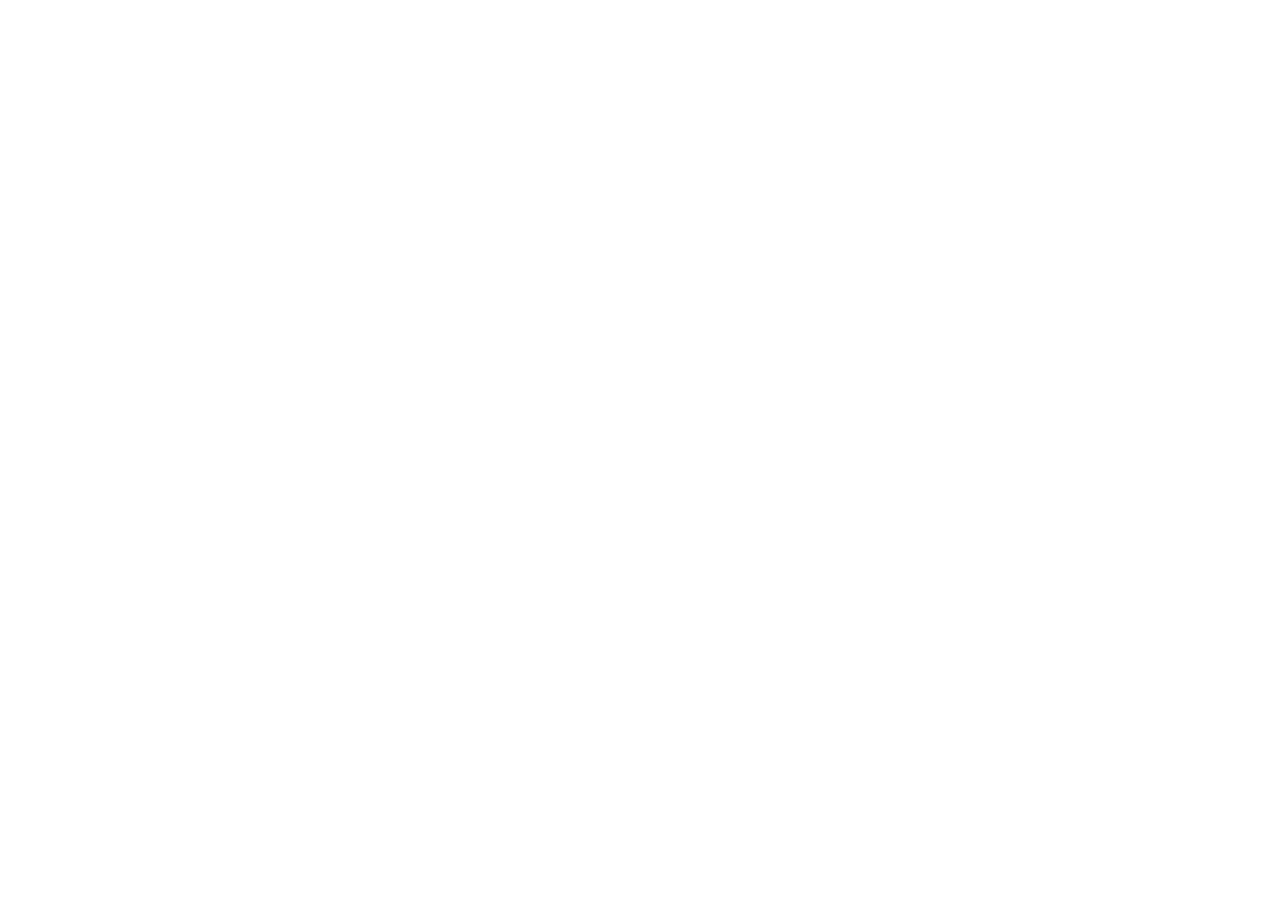
==== index.html @ 39508e91 "Add files via upload" ====
<!doctype html>
<html lang="nl">
  <head>
    <meta charset="UTF-8" />
    <meta name="viewport" content="width=device-width, initial-scale=1.0, viewport-fit=cover" />
    <meta name="theme-color" content="#0f172a" />
    <meta name="apple-mobile-web-app-capable" content="yes" />
    <meta name="apple-mobile-web-app-status-bar-style" content="black-translucent" />
    <meta name="apple-mobile-web-app-title" content="Ironman Planner" />
    <link rel="manifest" href="/manifest.webmanifest" />
    <link rel="apple-touch-icon" href="/icon-192.png" />
    <title>Ironman Hamburg Planner</title>
  </head>
  <body>
    <div id="root"></div>
    <script type="module" src="/src/main.jsx"></script>
  </body>
</html>
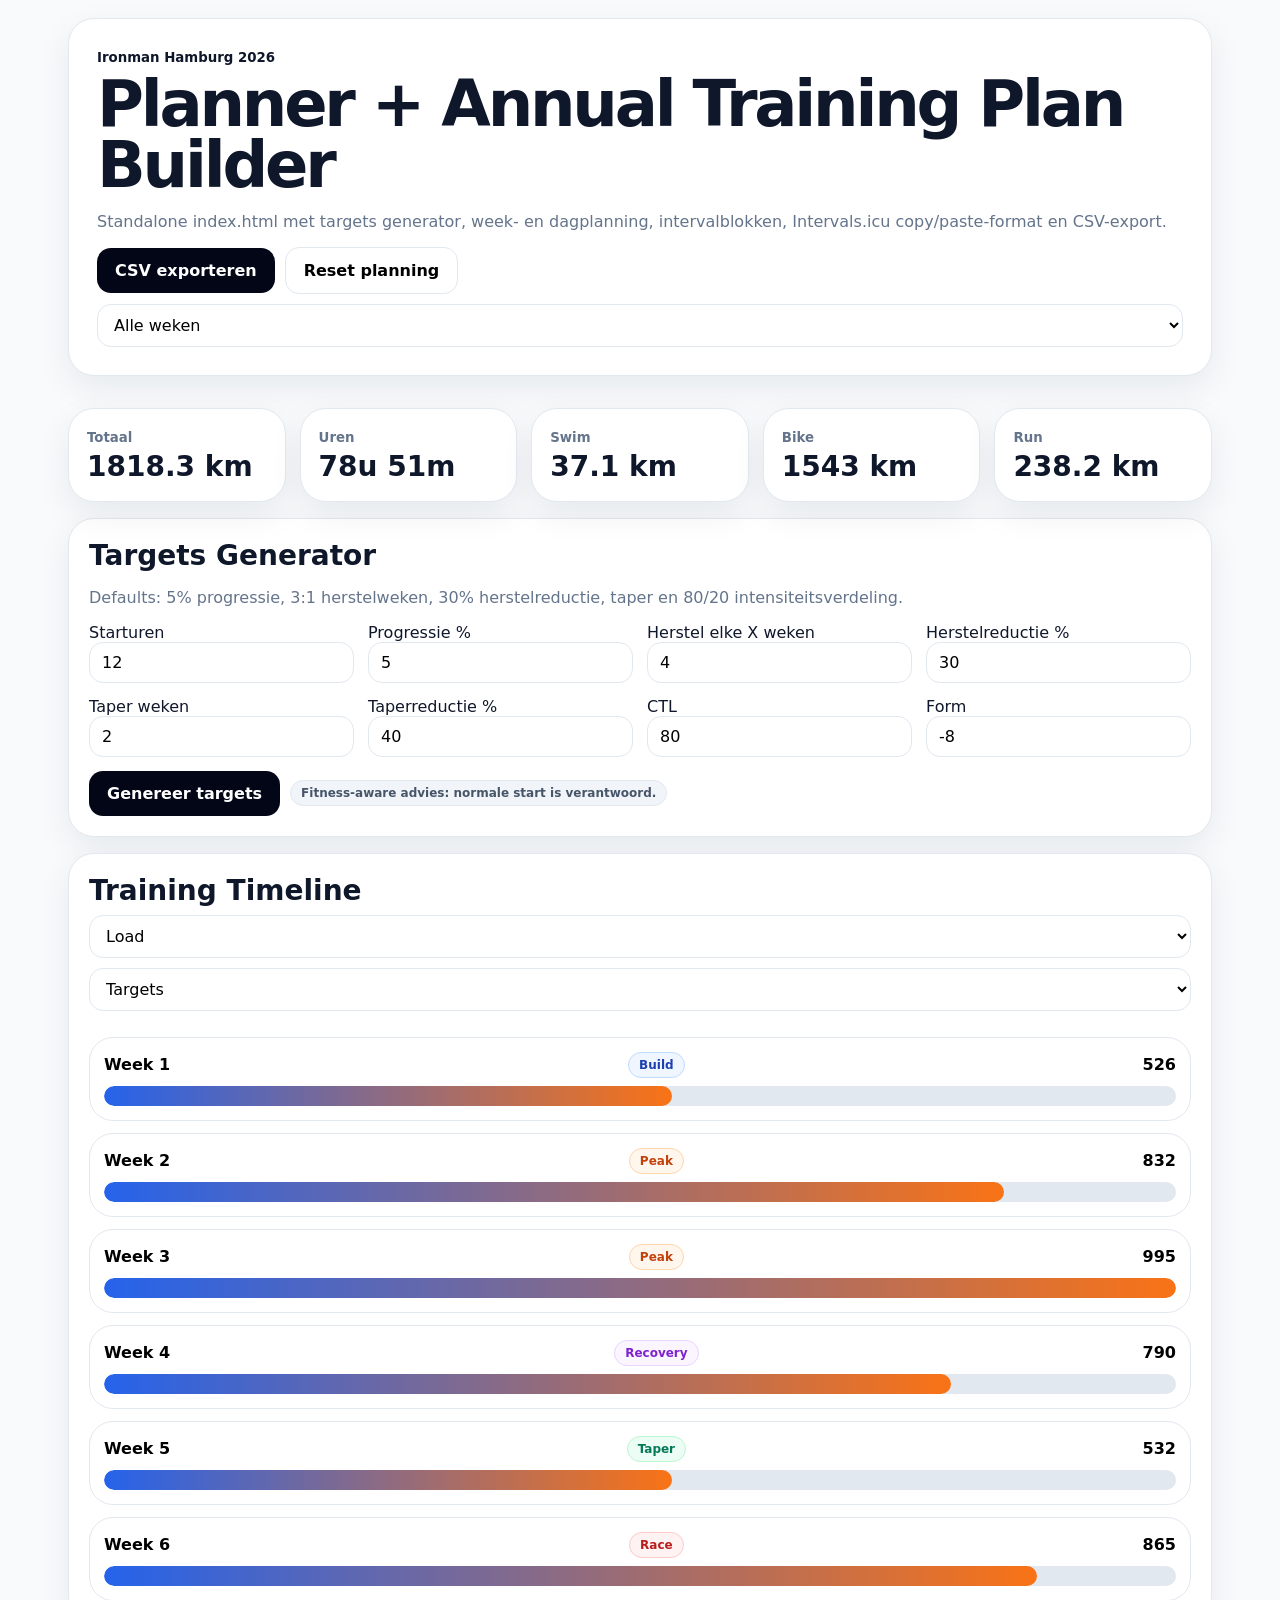
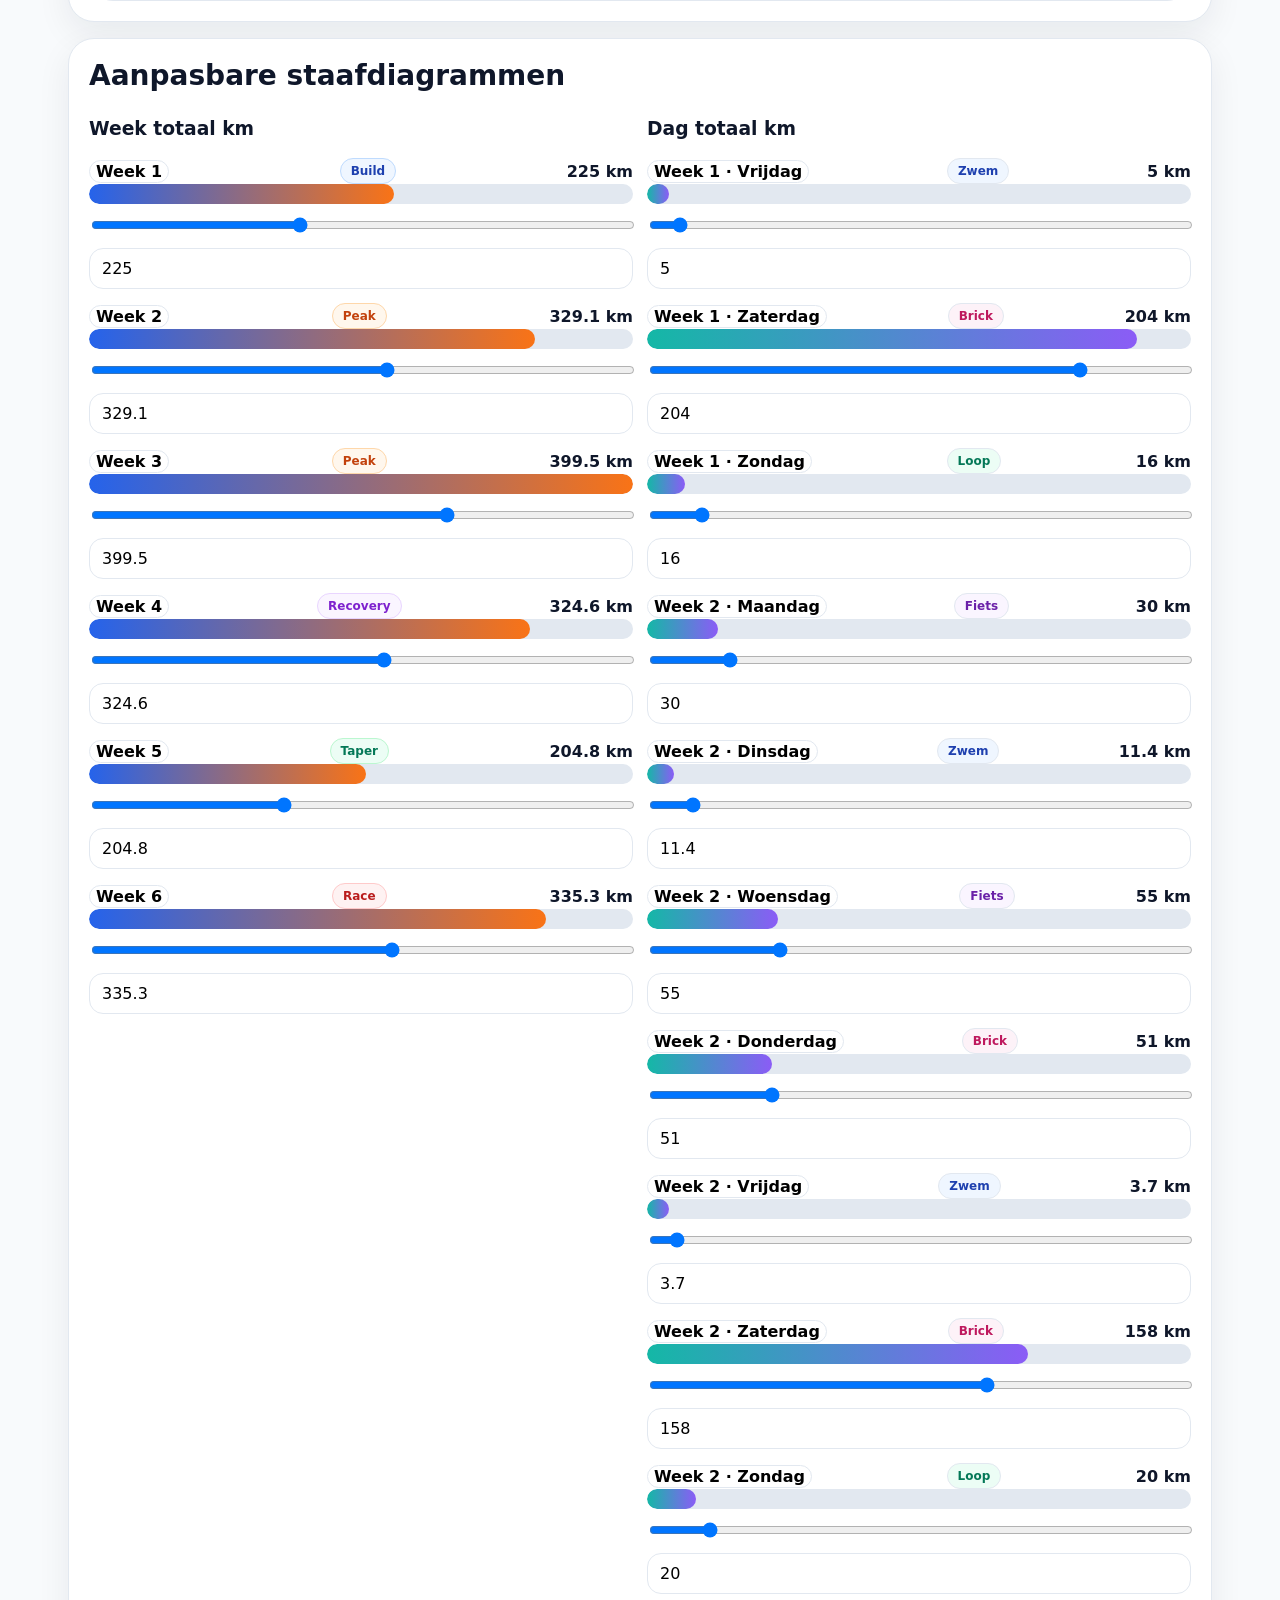
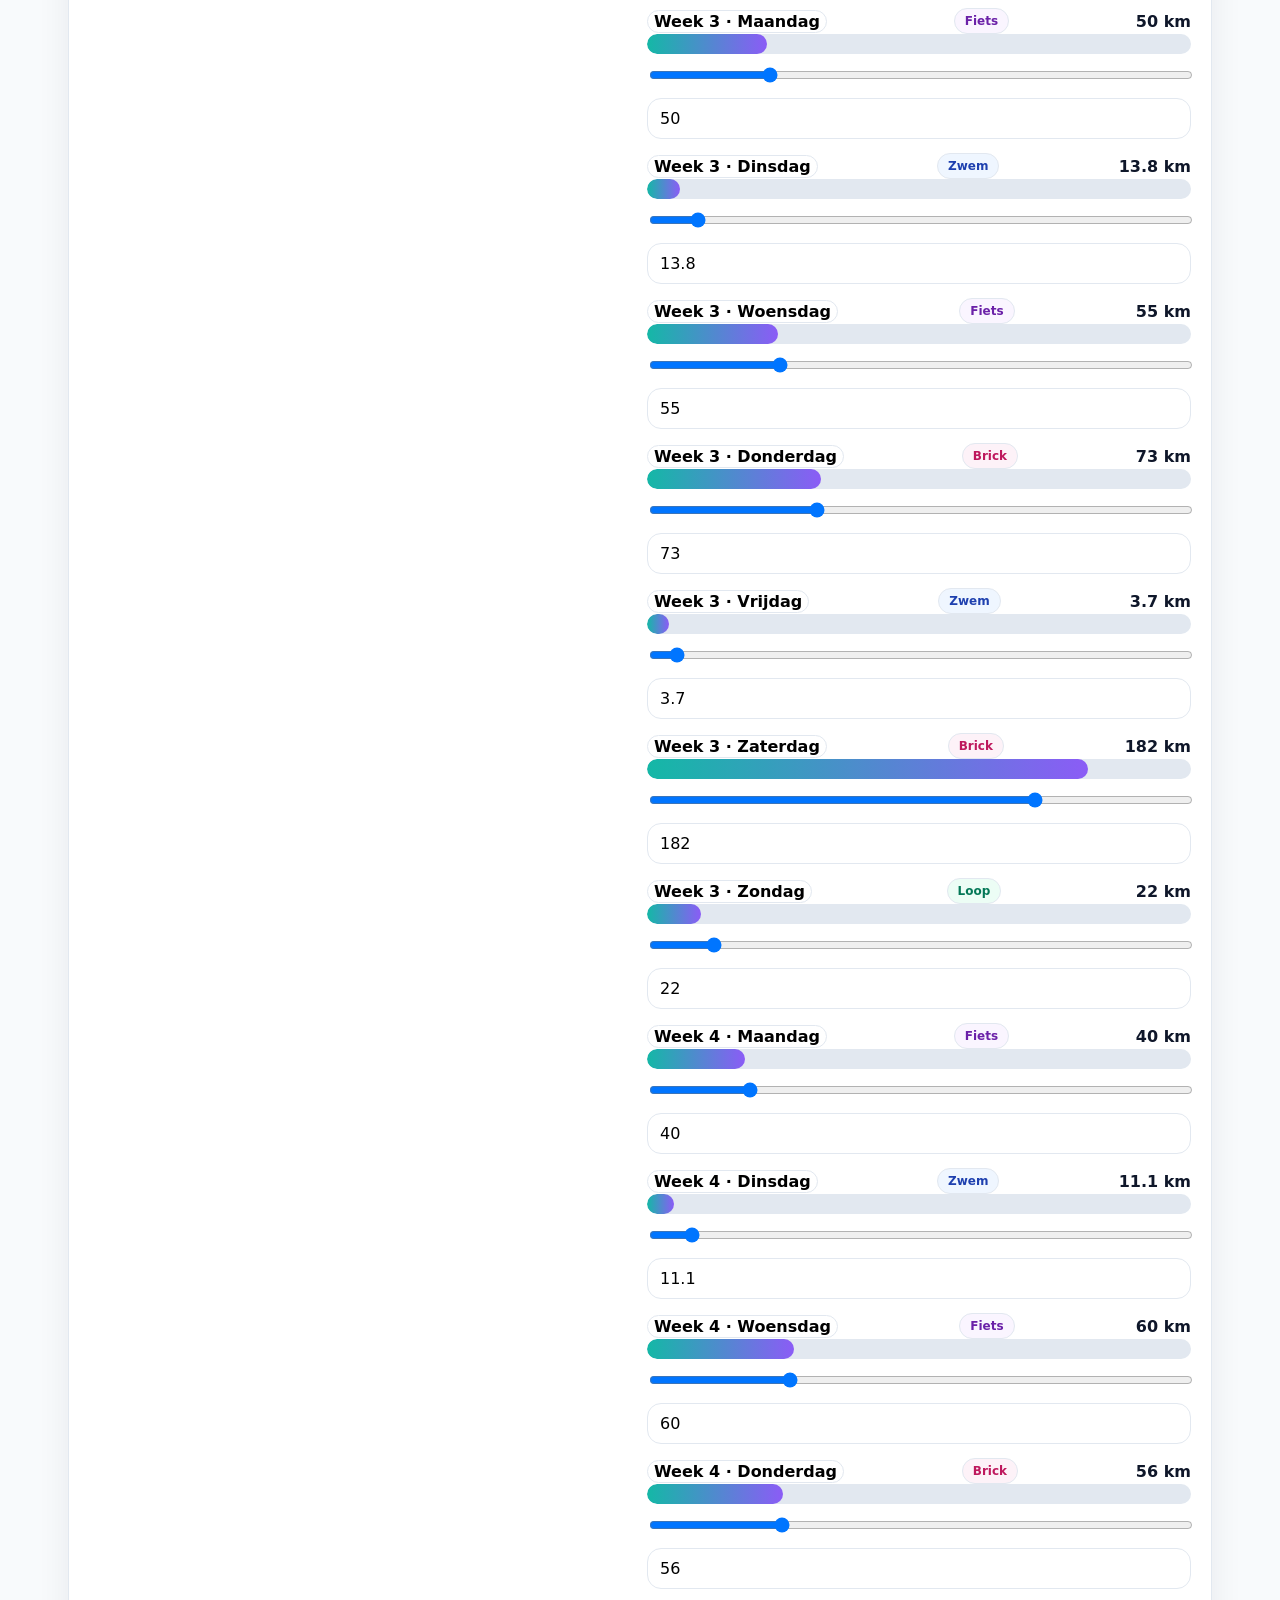
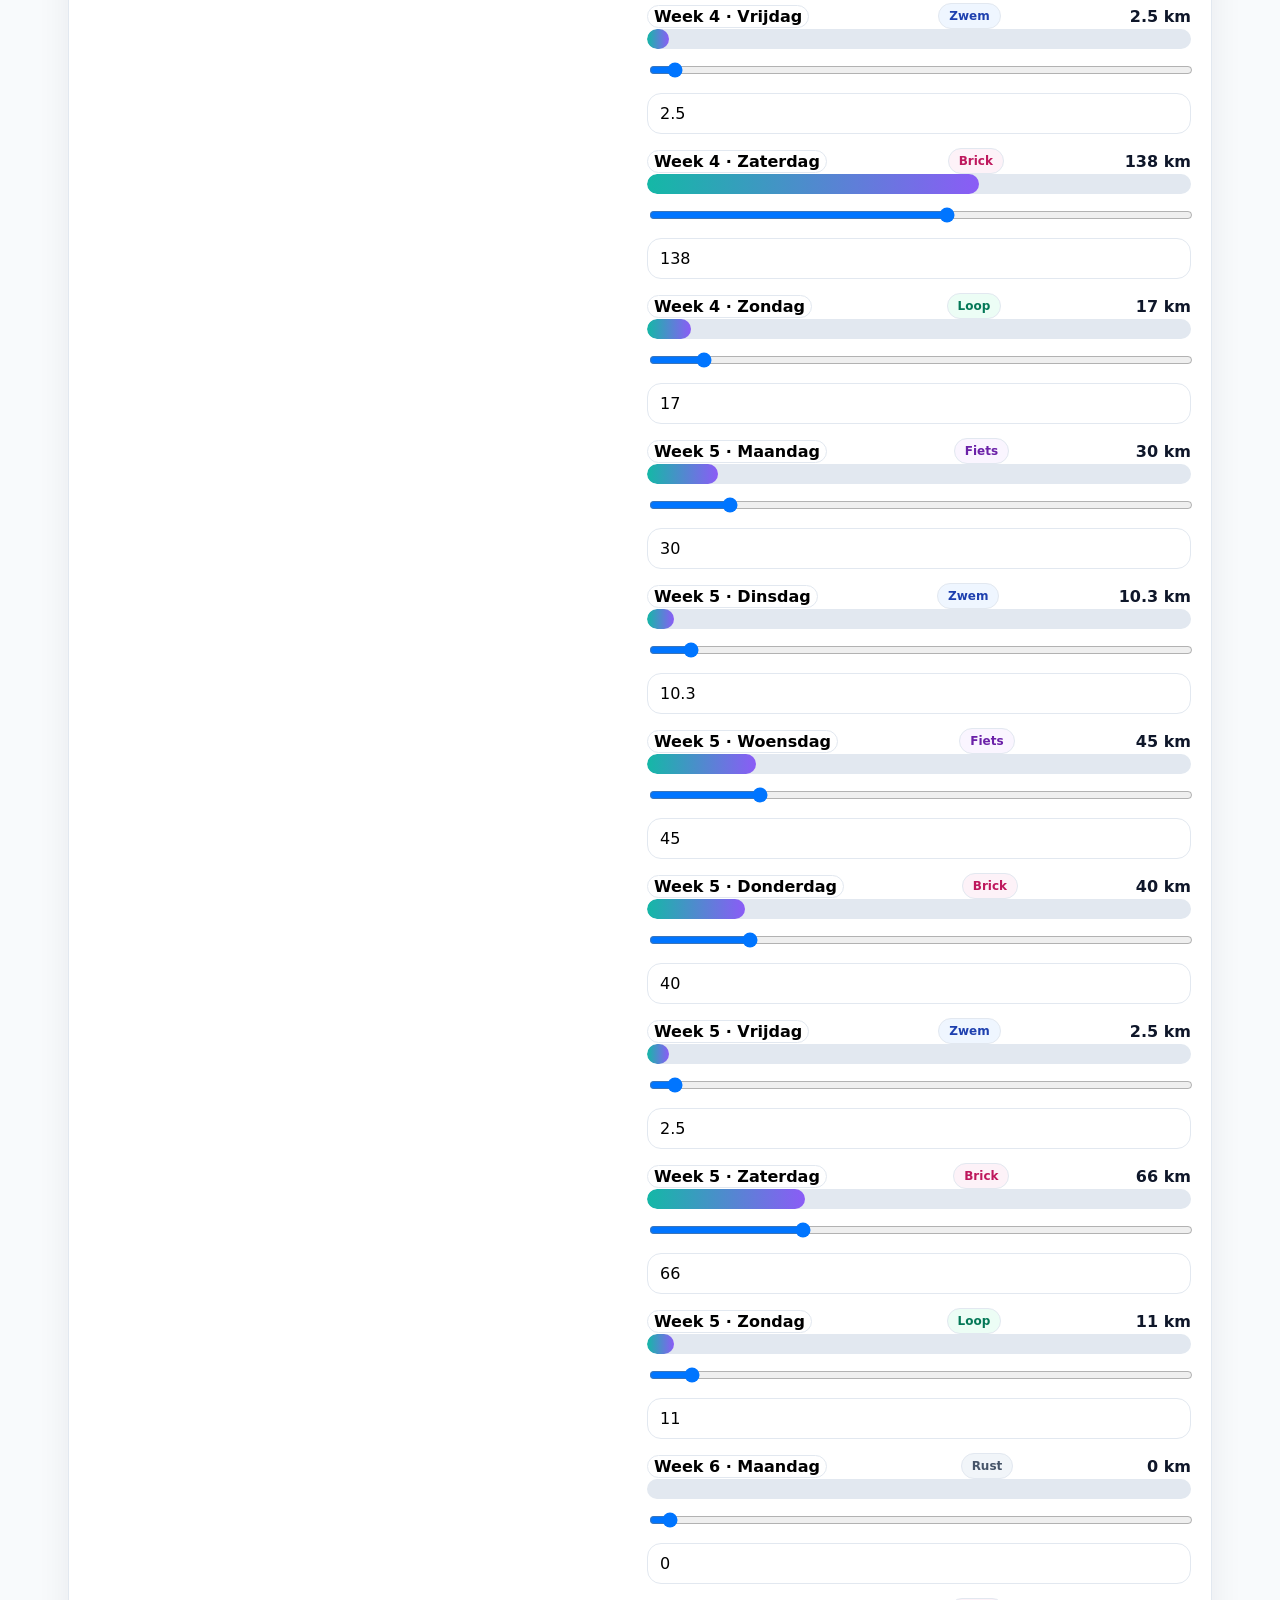
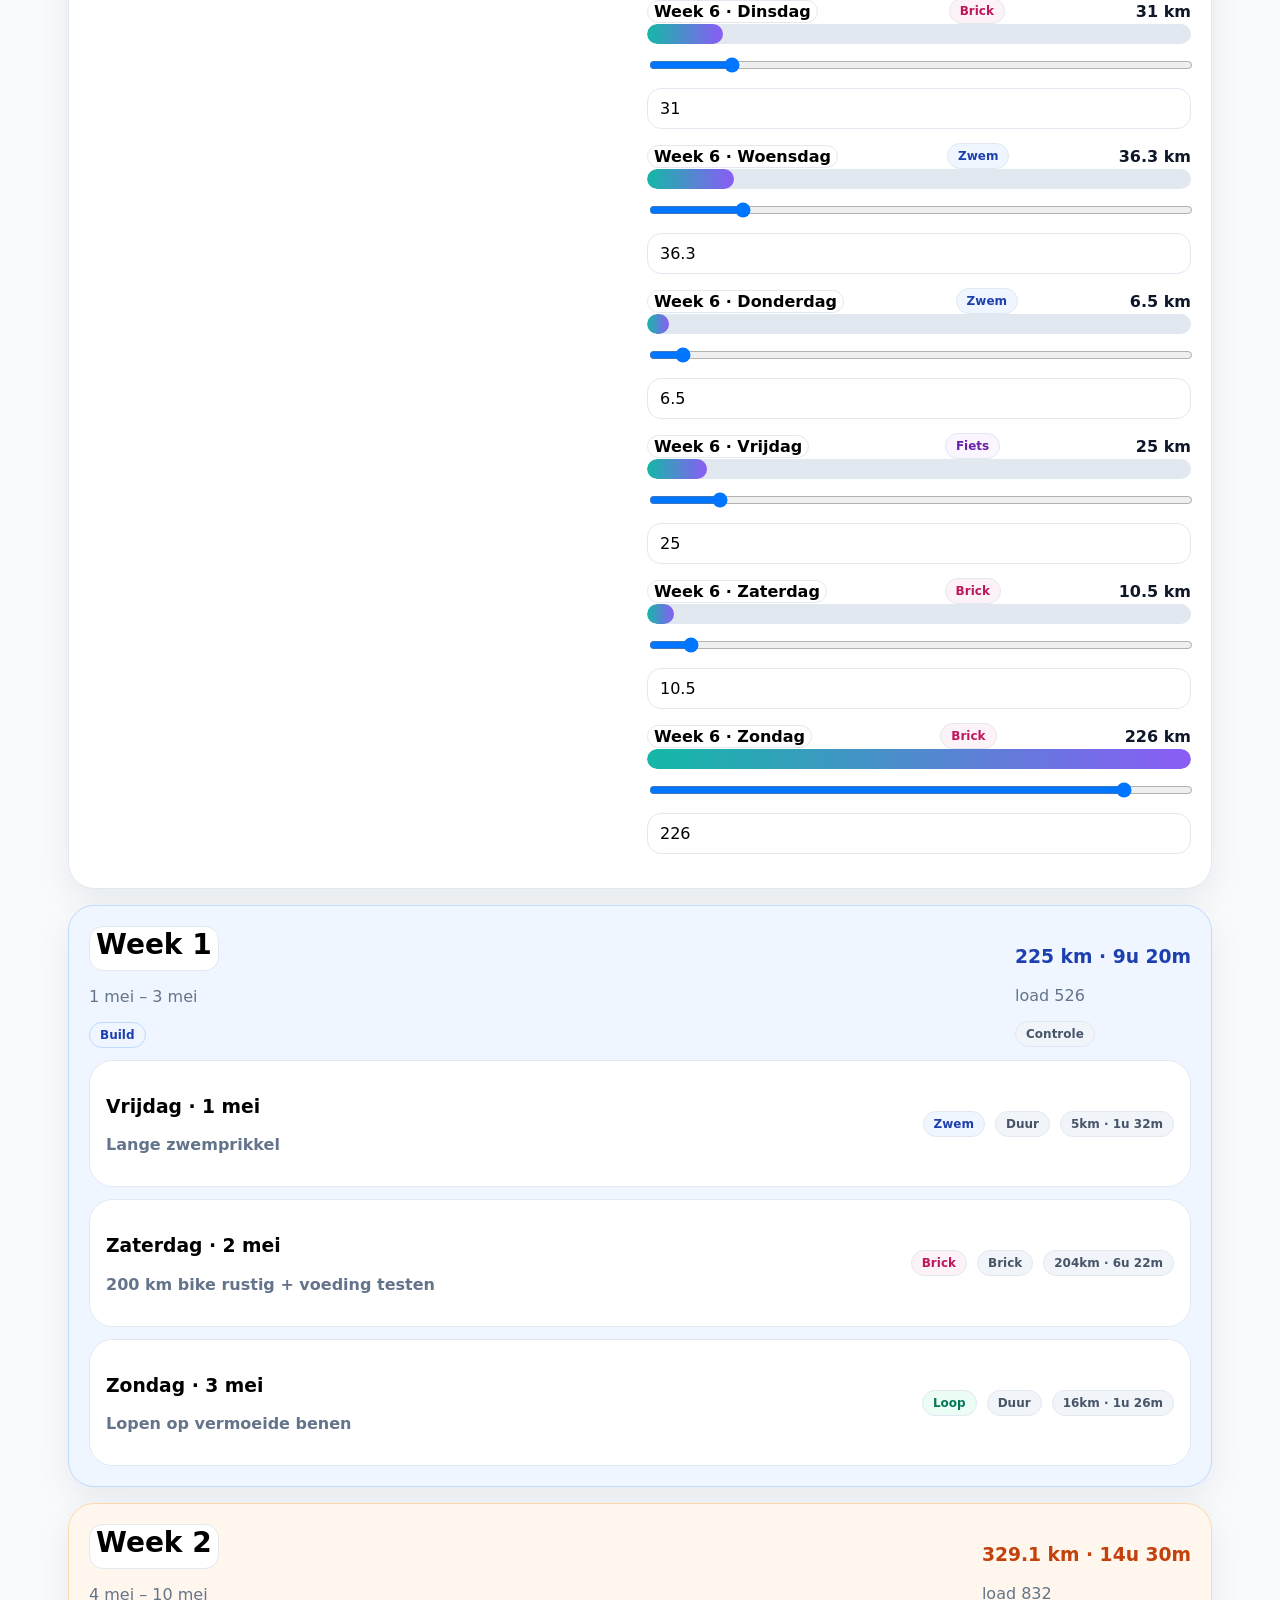
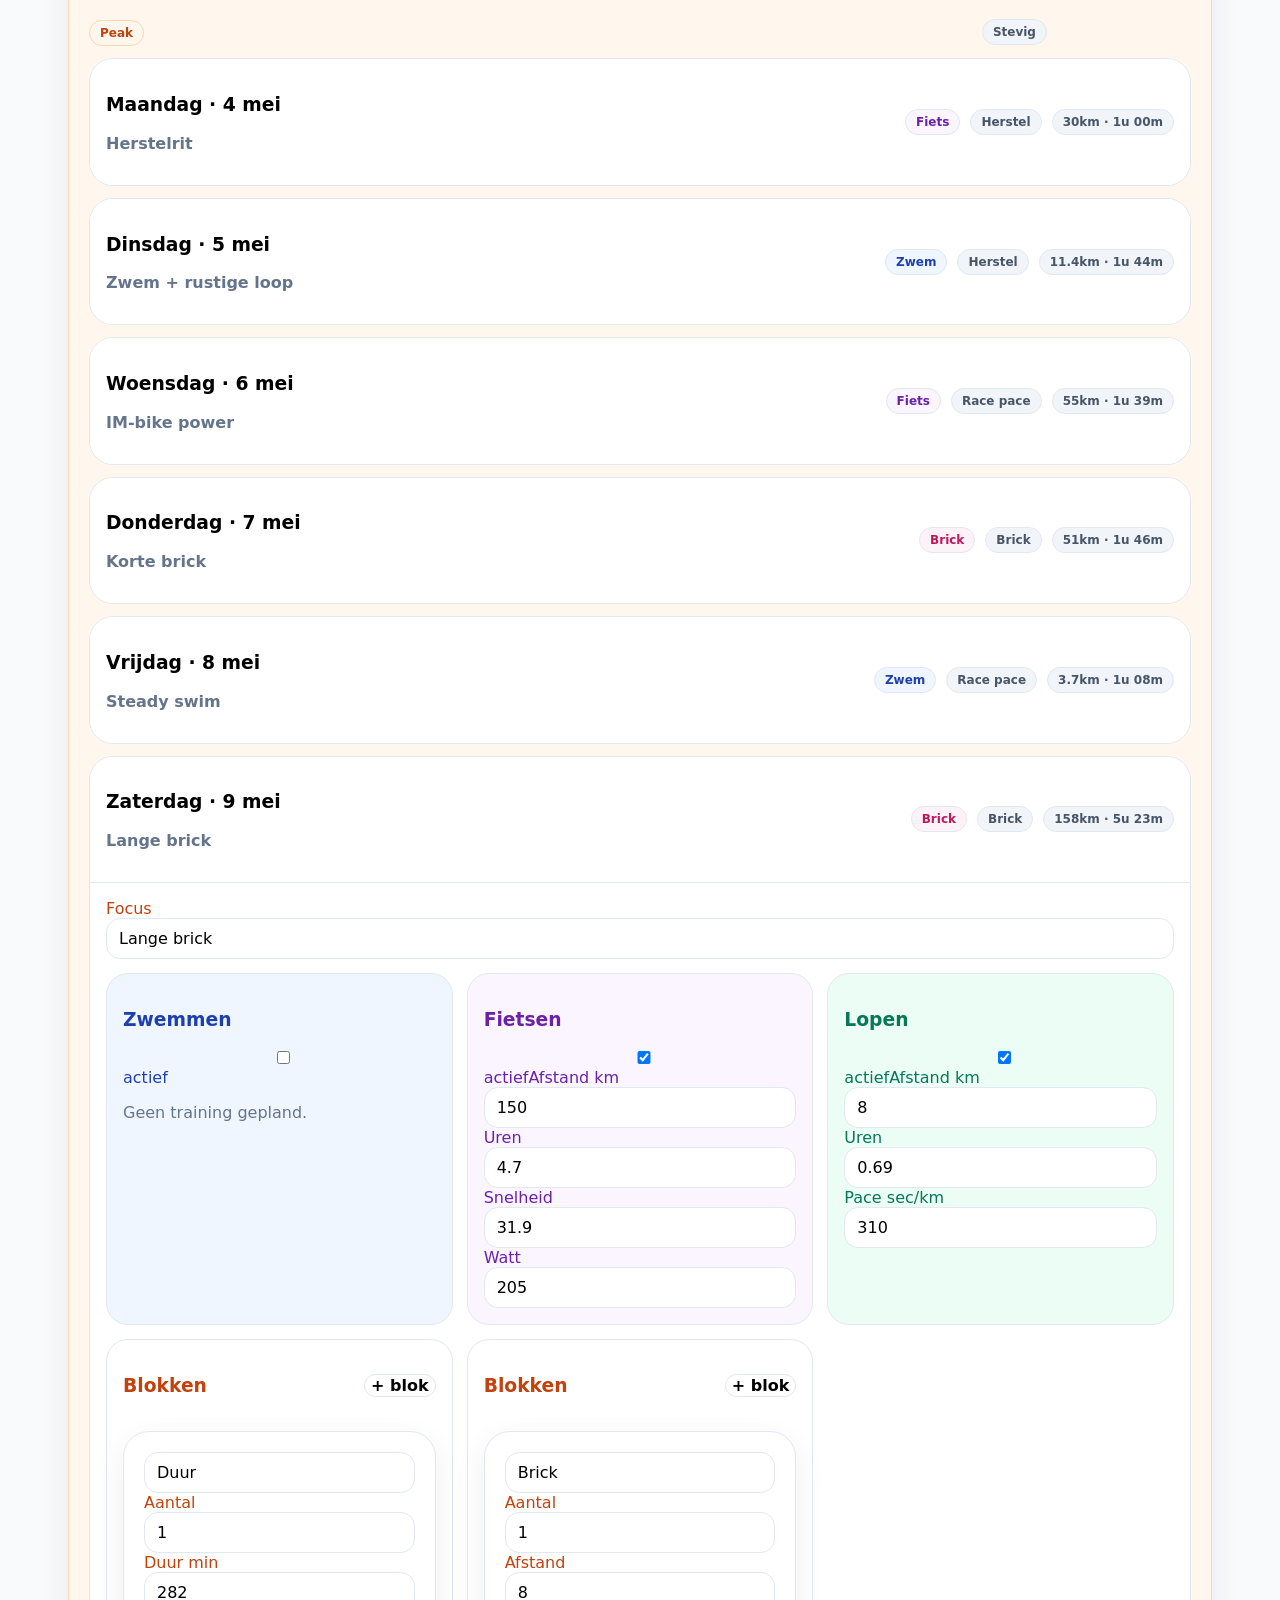
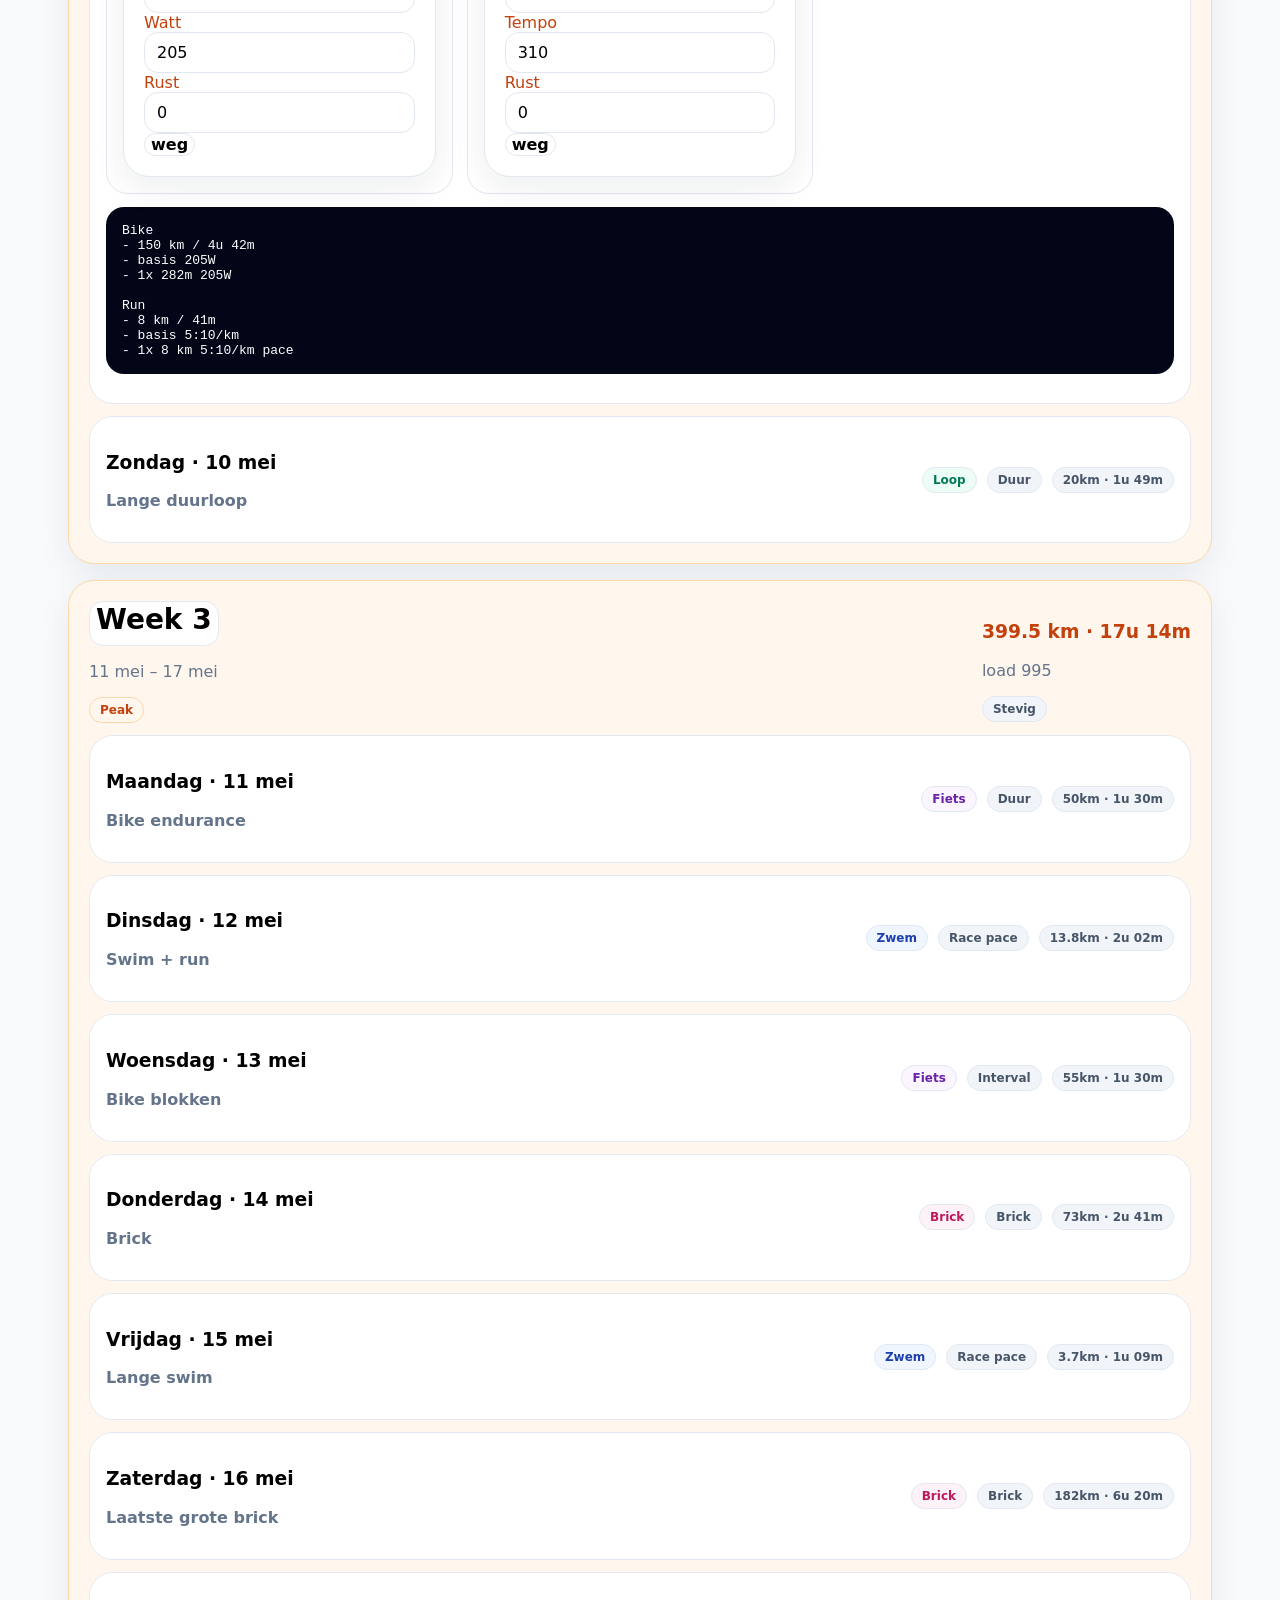
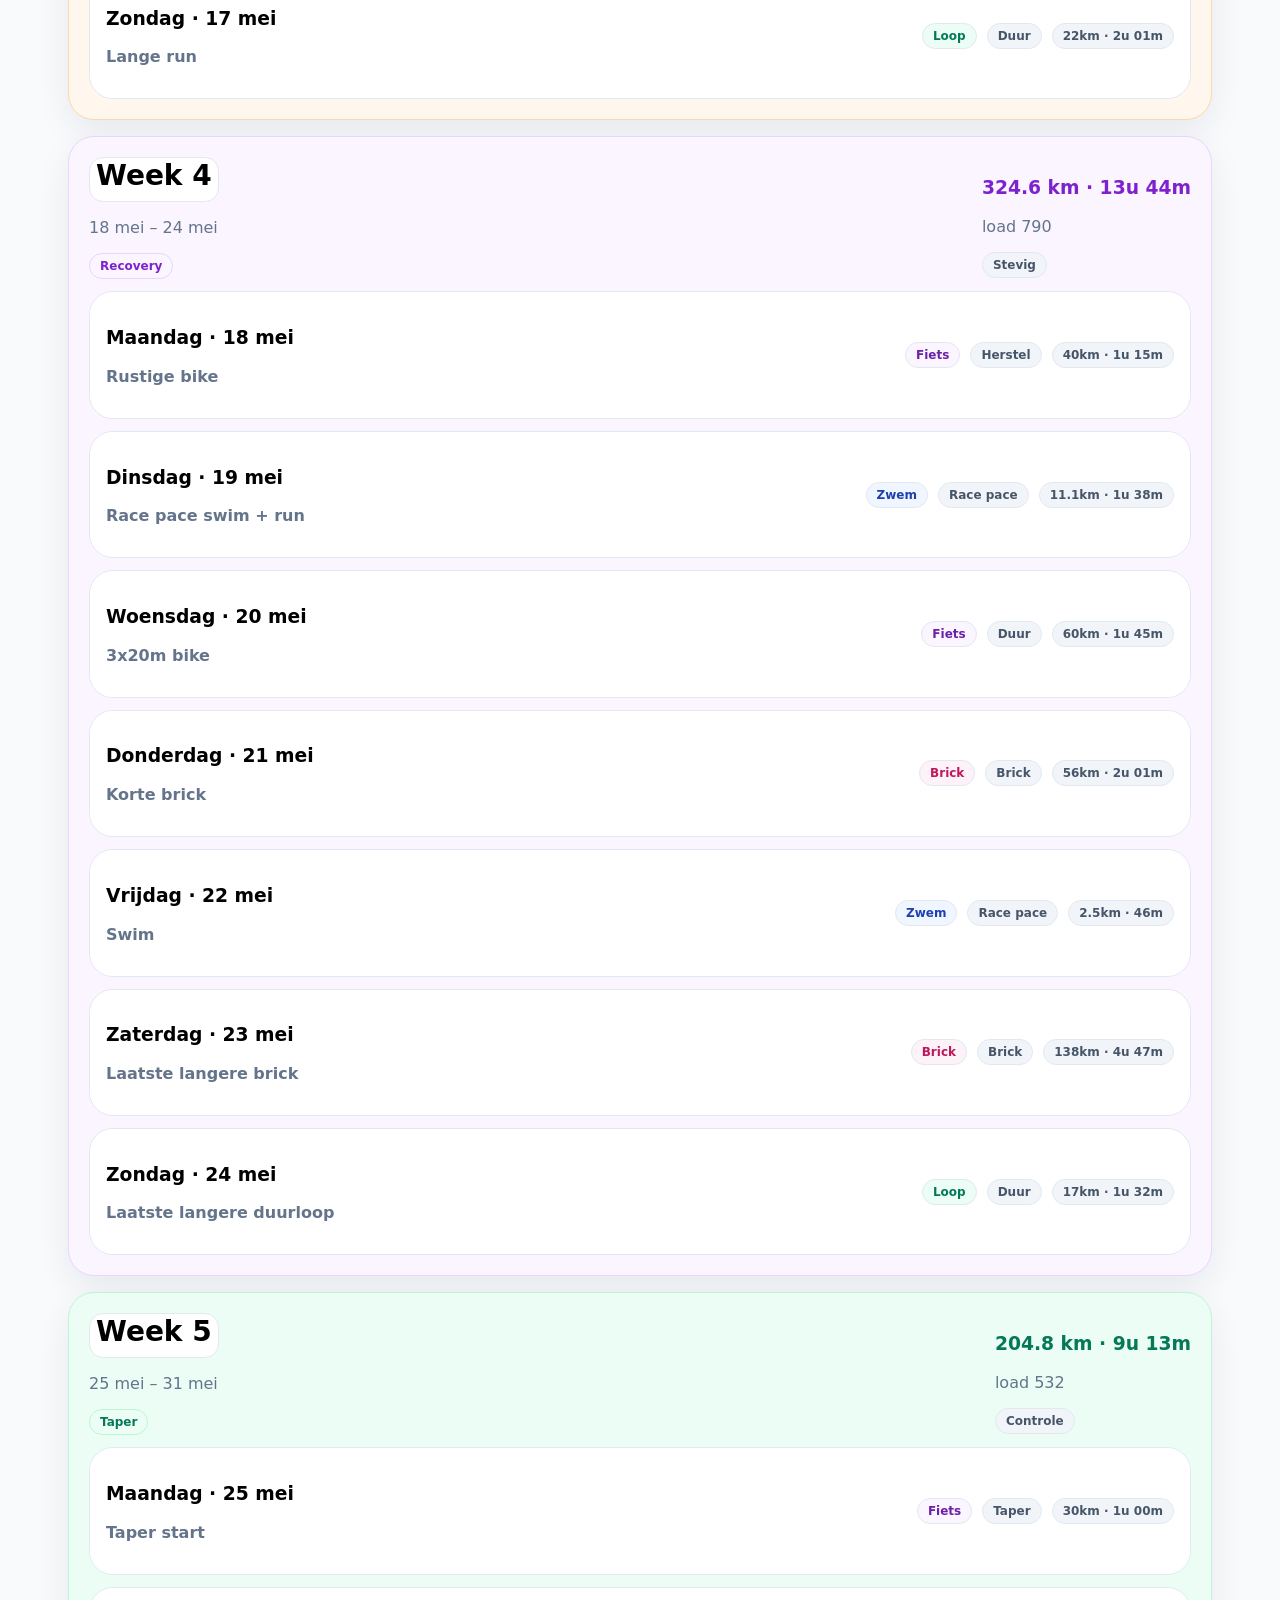
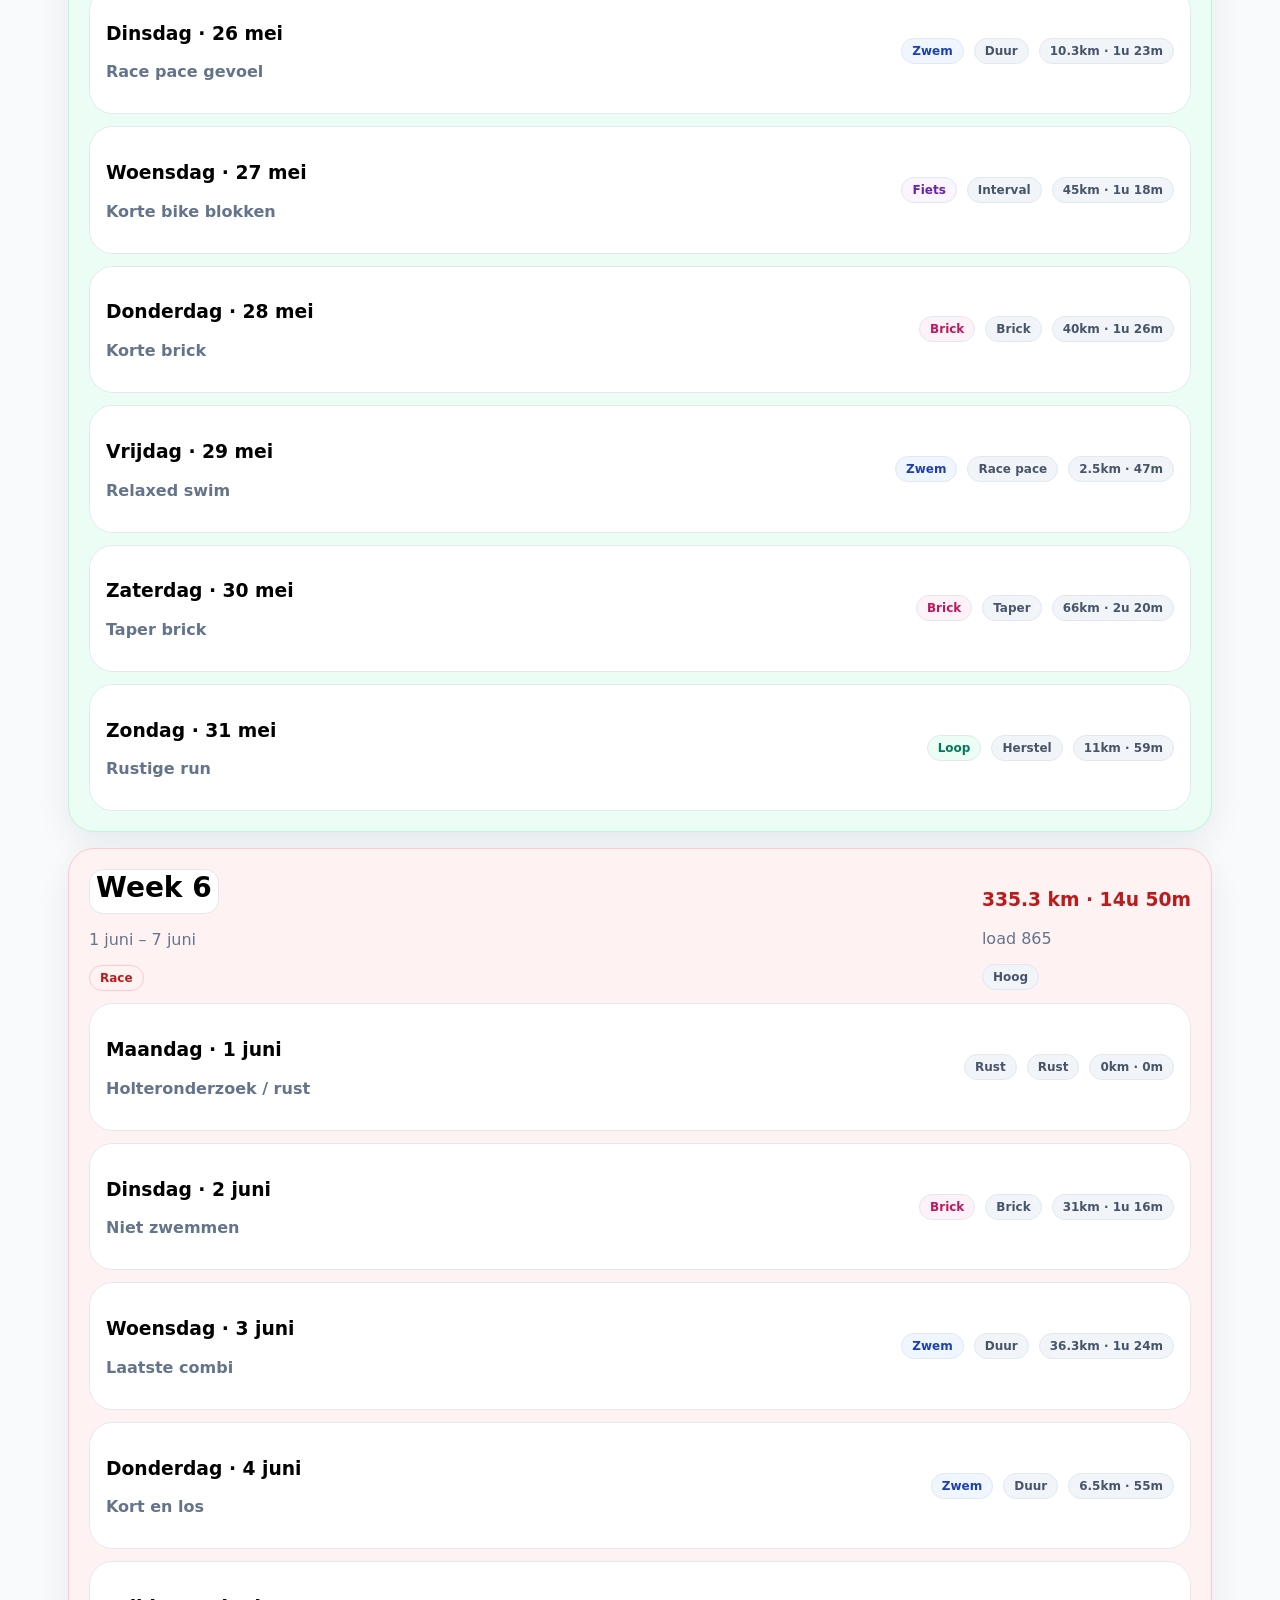
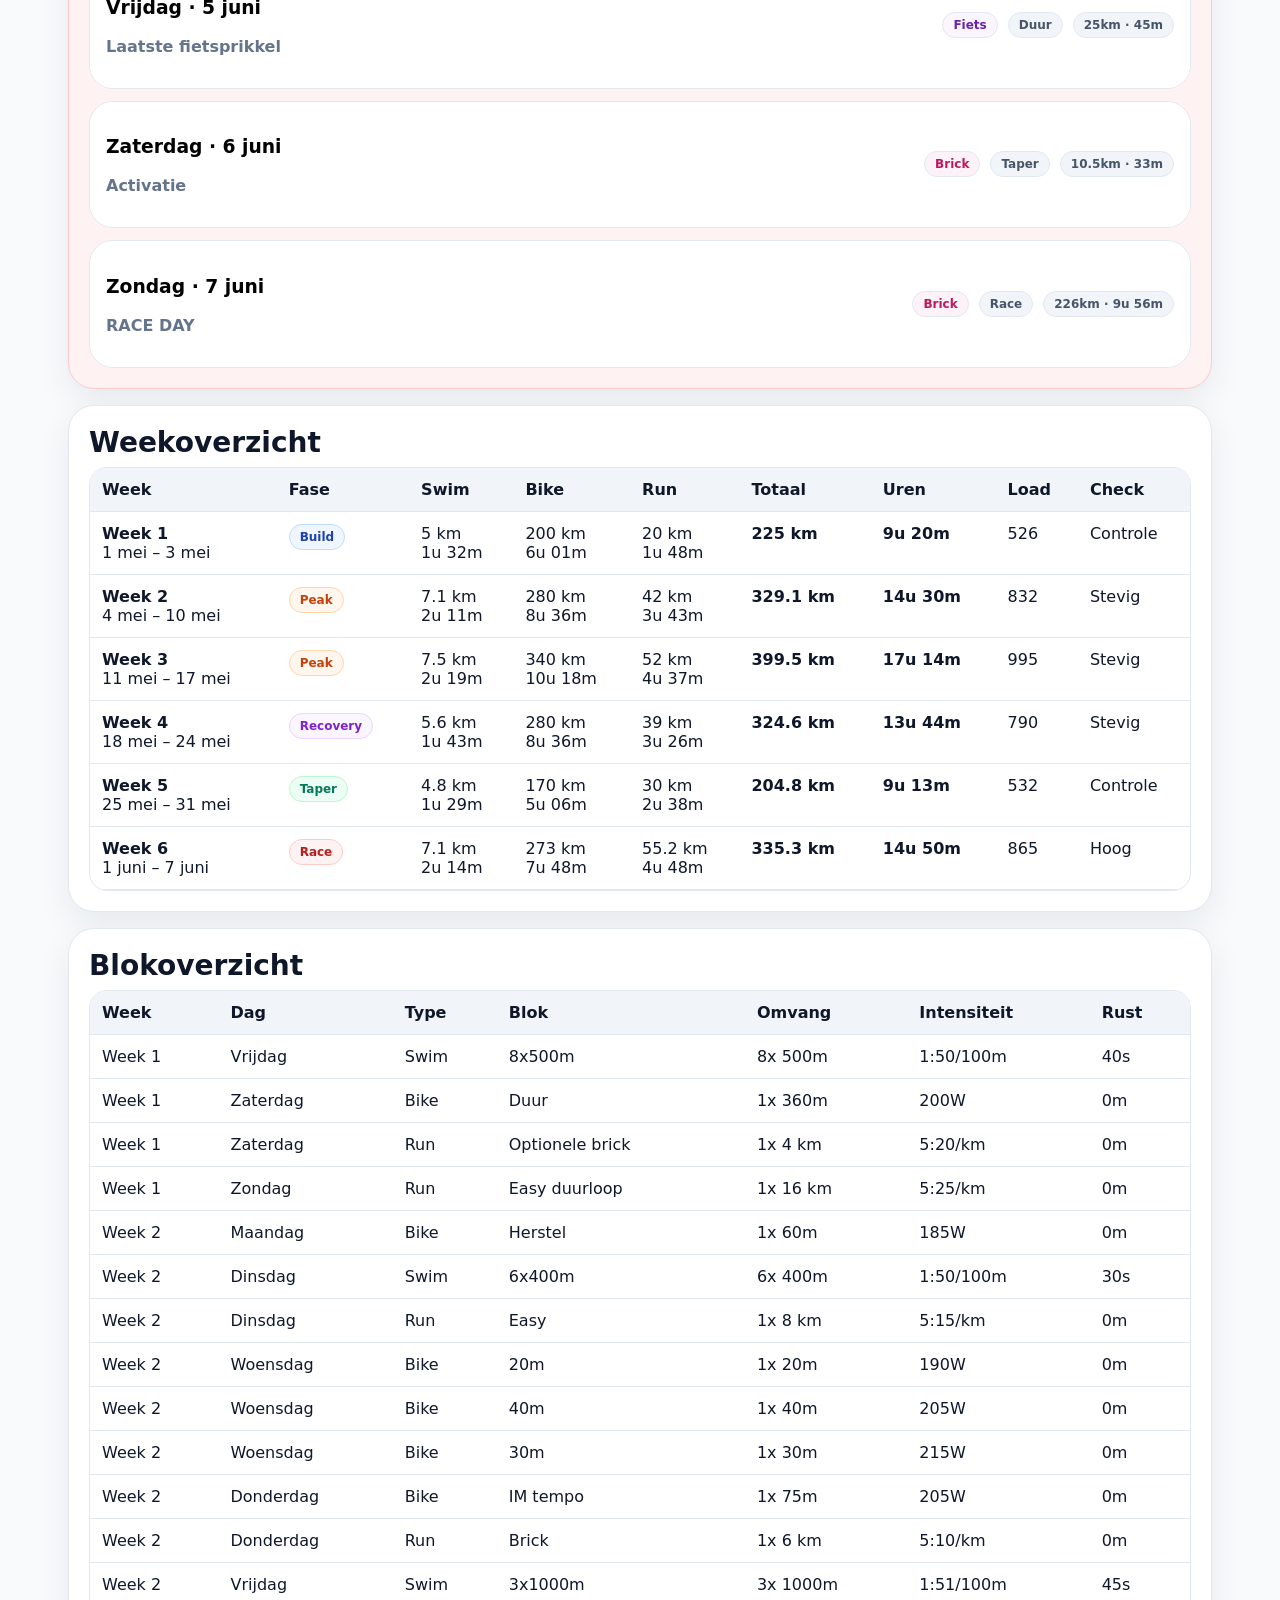
==== commit bef69bf2: "Add standalone Ironman planner website" ====
--- a/index.html
+++ b/index.html
@@ -1,18 +1,30 @@
 <!doctype html>
 <html lang="nl">
-  <head>
-    <meta charset="UTF-8" />
-    <meta name="viewport" content="width=device-width, initial-scale=1.0, viewport-fit=cover" />
-    <meta name="theme-color" content="#0f172a" />
-    <meta name="apple-mobile-web-app-capable" content="yes" />
-    <meta name="apple-mobile-web-app-status-bar-style" content="black-translucent" />
-    <meta name="apple-mobile-web-app-title" content="Ironman Planner" />
-    <link rel="manifest" href="/manifest.webmanifest" />
-    <link rel="apple-touch-icon" href="/icon-192.png" />
-    <title>Ironman Hamburg Planner</title>
-  </head>
-  <body>
-    <div id="root"></div>
-    <script type="module" src="/src/main.jsx"></script>
-  </body>
-</html>
+<head>
+<meta charset="utf-8"><meta name="viewport" content="width=device-width,initial-scale=1">
+<title>Ironman Hamburg Planner</title>
+<style>
+*{box-sizing:border-box}body{margin:0;background:#f8fafc;color:#0f172a;font-family:system-ui,-apple-system,Segoe UI,sans-serif}.wrap{max-width:1180px;margin:auto;padding:18px}.card,.hero{background:#fff;border:1px solid #e2e8f0;border-radius:26px;box-shadow:0 12px 34px #0f172a12}.hero{padding:28px}.card{padding:20px;margin-top:16px}h1{font-size:clamp(34px,7vw,64px);line-height:.95;margin:8px 0 12px;letter-spacing:-.05em}h2{margin:0 0 8px;font-size:28px}p{color:#64748b}.row{display:flex;gap:10px;flex-wrap:wrap;align-items:center}.between{display:flex;justify-content:space-between;gap:12px;align-items:center}.grid{display:grid;gap:14px}.g5{grid-template-columns:repeat(5,1fr)}.g4{grid-template-columns:repeat(4,1fr)}.g3{grid-template-columns:repeat(3,1fr)}.g2{grid-template-columns:repeat(2,1fr)}button,select,input{font:inherit;border:1px solid #e2e8f0;border-radius:14px;background:#fff}button{cursor:pointer;font-weight:900}.btn{background:#020617;color:#fff;border:none;padding:13px 18px}.btn2{padding:13px 18px}input,select{padding:10px 12px;width:100%}.stat{padding:18px}.stat small{color:#64748b;font-weight:800}.stat strong{display:block;font-size:28px;margin-top:4px}.badge{display:inline-flex;border:1px solid #e2e8f0;border-radius:999px;padding:5px 10px;font-size:12px;font-weight:900;white-space:nowrap}.Build{background:#eff6ff;color:#1e40af;border-color:#bfdbfe}.Peak{background:#fff7ed;color:#c2410c;border-color:#fed7aa}.Recovery{background:#faf5ff;color:#7e22ce;border-color:#e9d5ff}.Taper{background:#ecfdf5;color:#047857;border-color:#bbf7d0}.Race{background:#fef2f2;color:#b91c1c;border-color:#fecaca}.swim{background:#eff6ff;color:#1e40af}.bike{background:#faf5ff;color:#6b21a8}.run{background:#ecfdf5;color:#047857}.brick{background:#fdf2f8;color:#be185d}.rest{background:#f1f5f9;color:#475569}.barbg{height:20px;background:#e2e8f0;border-radius:999px;overflow:hidden}.bar{height:100%;background:linear-gradient(90deg,#2563eb,#f97316);border-radius:999px}.bar2{height:100%;background:linear-gradient(90deg,#14b8a6,#8b5cf6);border-radius:999px}.day{border:1px solid #e2e8f0;border-radius:24px;overflow:hidden;background:#fff;margin-top:12px}.dayhead{width:100%;border:0;background:#fff;padding:16px;text-align:left;display:flex;justify-content:space-between;gap:12px;align-items:center}.body{display:none;border-top:1px solid #e2e8f0;padding:16px}.body.open{display:block}.box{border:1px solid #e2e8f0;border-radius:22px;padding:16px}pre{white-space:pre-wrap;background:#020617;color:#fff;border-radius:18px;padding:16px;overflow:auto}table{width:100%;border-collapse:collapse;min-width:820px}th,td{padding:12px;border-bottom:1px solid #e2e8f0;text-align:left;vertical-align:top}th{background:#f1f5f9}.table{overflow-x:auto;border:1px solid #e2e8f0;border-radius:18px}@media(max-width:850px){.g5,.g4,.g3,.g2{grid-template-columns:1fr}.dayhead,.between{display:block}.wrap{padding:12px}}
+</style>
+</head>
+<body>
+<main class="wrap">
+<section class="hero"><small><b>Ironman Hamburg 2026</b></small><h1>Planner + Annual Training Plan Builder</h1><p>Standalone index.html met targets generator, week- en dagplanning, intervalblokken, Intervals.icu copy/paste-format en CSV-export.</p><div class="row"><button class="btn" onclick="exportCsv()">CSV exporteren</button><button class="btn2" onclick="resetPlan()">Reset planning</button><select id="weekFilter" onchange="render()"><option value="all">Alle weken</option></select></div></section>
+<section class="grid g5" id="stats" style="margin-top:16px"></section>
+<section class="card"><h2>Targets Generator</h2><p>Defaults: 5% progressie, 3:1 herstelweken, 30% herstelreductie, taper en 80/20 intensiteitsverdeling.</p><div class="grid g4"><label>Starturen<input id="startHours" type="number" value="12" step=".5"></label><label>Progressie %<input id="progressionPct" type="number" value="5" step=".5"></label><label>Herstel elke X weken<input id="recoveryEvery" type="number" value="4"></label><label>Herstelreductie %<input id="recoveryReductionPct" type="number" value="30"></label><label>Taper weken<input id="taperWeeks" type="number" value="2"></label><label>Taperreductie %<input id="taperReductionPct" type="number" value="40"></label><label>CTL<input id="ctl" type="number" value="80"></label><label>Form<input id="form" type="number" value="-8"></label></div><div class="row" style="margin-top:14px"><button class="btn" onclick="generateTargets()">Genereer targets</button><span id="advice" class="badge rest"></span></div></section>
+<section class="card"><h2>Training Timeline</h2><div class="row"><select id="metric" onchange="render()"><option value="load">Load</option><option value="hours">Hours</option><option value="distance">Distance</option></select><select id="mode" onchange="render()"><option>Targets</option><option>Workouts</option></select></div><div id="timeline" style="margin-top:14px"></div></section>
+<section class="card"><h2>Aanpasbare staafdiagrammen</h2><div class="grid g2"><div><h3>Week totaal km</h3><div id="weekBars"></div></div><div><h3>Dag totaal km</h3><div id="dayBars"></div></div></div></section>
+<section id="weeks"></section><section class="card"><h2>Weekoverzicht</h2><div class="table" id="weekOverview"></div></section><section class="card"><h2>Blokoverzicht</h2><div class="table" id="blockOverview"></div></section>
+</main>
+<script>
+const R=(v,d=1)=>{const n=Number(v);return Number.isFinite(n)?Number(n.toFixed(d)):0},clone=v=>JSON.parse(JSON.stringify(v)),hp=(km,p,t)=>!km||!p?0:(t==='swim'?R(km*10*p/3600,2):R(km*p/3600,2)),ph=(km,h,t)=>!km||!h?0:(t==='swim'?Math.round(h*3600/(km*10)):Math.round(h*3600/km)),bh=(km,s)=>!km||!s?0:R(km/s,2),bs=(km,h)=>!km||!h?0:R(km/h,1);function pt(sec,t){if(!sec)return'-';let m=Math.floor(sec/60),s=Math.round(sec%60);return `${m}:${String(s).padStart(2,'0')}${t==='swim'?'/100m':'/km'}`}function ht(h){let t=Math.round((Number(h)||0)*60),hr=Math.floor(t/60),m=t%60;return hr?`${hr}u ${String(m).padStart(2,'0')}m`:`${m}m`}function sp(type,active,km,h,pace,watts,speed,blocks=[]){return{type,active,km,hours:h,pace,watts,speed,blocks}}function swim(km,pace,blocks=[]){return sp('swim',true,km,hp(km,pace,'swim'),pace,0,0,blocks)}function bike(km,watts,speed,blocks=[]){return sp('bike',true,km,bh(km,speed),0,watts,speed,blocks)}function run(km,pace,blocks=[]){return sp('run',true,km,hp(km,pace,'run'),pace,0,0,blocks)}function off(t){return t==='swim'?sp('swim',false,0,0,110,0,0,[]):t==='bike'?sp('bike',false,0,0,0,180,32,[]):sp('run',false,0,0,320,0,0,[])}function day(id,name,date,focus,phase,s,b,r){return{id,name,date,focus,phase,swim:s,bike:b,run:r}}
+const mkWeek=(id,name,period,phase,days)=>({id,name,period,phase,days});
+const initialPlan=[mkWeek(1,'Week 1','1 mei – 3 mei','Build',[day('w1-vr','Vrijdag','1 mei','Lange zwemprikkel','Build',swim(5,110,[{name:'8x500m',count:8,distance:500,pace:110,rest:40}]),off('bike'),off('run')),day('w1-za','Zaterdag','2 mei','200 km bike rustig + voeding testen','Build',off('swim'),bike(200,200,33.3,[{name:'Duur',count:1,duration:360,watts:200,rest:0}]),run(4,320,[{name:'Optionele brick',count:1,distance:4,pace:320,rest:0}])),day('w1-zo','Zondag','3 mei','Lopen op vermoeide benen','Build',off('swim'),off('bike'),run(16,325,[{name:'Easy duurloop',count:1,distance:16,pace:325,rest:0}]))]),mkWeek(2,'Week 2','4 mei – 10 mei','Peak',[day('w2-ma','Maandag','4 mei','Herstelrit','Peak',off('swim'),bike(30,185,30,[{name:'Herstel',count:1,duration:60,watts:185,rest:0}]),off('run')),day('w2-di','Dinsdag','5 mei','Zwem + rustige loop','Peak',swim(3.4,110,[{name:'6x400m',count:6,distance:400,pace:110,rest:30}]),off('bike'),run(8,315,[{name:'Easy',count:1,distance:8,pace:315,rest:0}])),day('w2-wo','Woensdag','6 mei','IM-bike power','Peak',off('swim'),bike(55,205,33.3,[{name:'20m',count:1,duration:20,watts:190,rest:0},{name:'40m',count:1,duration:40,watts:205,rest:0},{name:'30m',count:1,duration:30,watts:215,rest:0}]),off('run')),day('w2-do','Donderdag','7 mei','Korte brick','Peak',off('swim'),bike(45,205,36,[{name:'IM tempo',count:1,duration:75,watts:205,rest:0}]),run(6,310,[{name:'Brick',count:1,distance:6,pace:310,rest:0}])),day('w2-vr','Vrijdag','8 mei','Steady swim','Peak',swim(3.7,111,[{name:'3x1000m',count:3,distance:1000,pace:111,rest:45}]),off('bike'),off('run')),day('w2-za','Zaterdag','9 mei','Lange brick','Peak',off('swim'),bike(150,205,31.9,[{name:'Duur',count:1,duration:282,watts:205,rest:0}]),run(8,310,[{name:'Brick',count:1,distance:8,pace:310,rest:0}])),day('w2-zo','Zondag','10 mei','Lange duurloop','Peak',off('swim'),off('bike'),run(20,325,[{name:'Duur',count:1,distance:20,pace:325,rest:0}]))]),mkWeek(3,'Week 3','11 mei – 17 mei','Peak',[day('w3-ma','Maandag','11 mei','Bike endurance','Peak',off('swim'),bike(50,198,33.3,[{name:'Duur',count:1,duration:90,watts:198,rest:0}]),off('run')),day('w3-di','Dinsdag','12 mei','Swim + run','Peak',swim(3.8,110,[{name:'5x600m',count:5,distance:600,pace:110,rest:45}]),off('bike'),run(10,315,[{name:'Easy',count:1,distance:10,pace:315,rest:0}])),day('w3-wo','Woensdag','13 mei','Bike blokken','Peak',off('swim'),bike(55,210,36.7,[{name:'20m',count:1,duration:20,watts:190,rest:0},{name:'30m',count:1,duration:30,watts:210,rest:0},{name:'30m',count:1,duration:30,watts:220,rest:0}]),off('run')),day('w3-do','Donderdag','14 mei','Brick','Peak',off('swim'),bike(65,205,32.5,[{name:'2u IM',count:1,duration:120,watts:205,rest:0}]),run(8,310,[{name:'Brick',count:1,distance:8,pace:310,rest:0}])),day('w3-vr','Vrijdag','15 mei','Lange swim','Peak',swim(3.7,112,[{name:'2x1500m',count:2,distance:1500,pace:112,rest:60}]),off('bike'),off('run')),day('w3-za','Zaterdag','16 mei','Laatste grote brick','Peak',off('swim'),bike(170,205,32.1,[{name:'Duur',count:1,duration:318,watts:205,rest:0}]),run(12,310,[{name:'Brick',count:1,distance:12,pace:310,rest:0}])),day('w3-zo','Zondag','17 mei','Lange run','Peak',off('swim'),off('bike'),run(22,330,[{name:'Duur',count:1,distance:22,pace:330,rest:0}]))]),mkWeek(4,'Week 4','18 mei – 24 mei','Recovery',[day('w4-ma','Maandag','18 mei','Rustige bike','Recovery',off('swim'),bike(40,190,32,[{name:'Easy',count:1,duration:75,watts:190,rest:0}]),off('run')),day('w4-di','Dinsdag','19 mei','Race pace swim + run','Recovery',swim(3.1,110,[{name:'8x300m',count:8,distance:300,pace:110,rest:30}]),off('bike'),run(8,310,[{name:'Easy',count:1,distance:8,pace:310,rest:0}])),day('w4-wo','Woensdag','20 mei','3x20m bike','Recovery',off('swim'),bike(60,215,34.3,[{name:'3x20m',count:3,duration:20,watts:215,rest:5}]),off('run')),day('w4-do','Donderdag','21 mei','Korte brick','Recovery',off('swim'),bike(50,205,33.3,[{name:'IM',count:1,duration:90,watts:205,rest:0}]),run(6,310,[{name:'Brick',count:1,distance:6,pace:310,rest:0}])),day('w4-vr','Vrijdag','22 mei','Swim','Recovery',swim(2.5,110,[{name:'4x500m',count:4,distance:500,pace:110,rest:40}]),off('bike'),off('run')),day('w4-za','Zaterdag','23 mei','Laatste langere brick','Recovery',off('swim'),bike(130,205,31.7,[{name:'Duur',count:1,duration:246,watts:205,rest:0}]),run(8,310,[{name:'Brick',count:1,distance:8,pace:310,rest:0}])),day('w4-zo','Zondag','24 mei','Laatste langere duurloop','Recovery',off('swim'),off('bike'),run(17,325,[{name:'Duur',count:1,distance:17,pace:325,rest:0}]))]),mkWeek(5,'Week 5','25 mei – 31 mei','Taper',[day('w5-ma','Maandag','25 mei','Taper start','Taper',off('swim'),bike(30,190,30,[{name:'Easy',count:1,duration:60,watts:190,rest:0}]),off('run')),day('w5-di','Dinsdag','26 mei','Race pace gevoel','Taper',swim(2.3,110,[{name:'6x300m',count:6,distance:300,pace:110,rest:30}]),off('bike'),run(8,310,[{name:'Easy',count:1,distance:8,pace:310,rest:0}])),day('w5-wo','Woensdag','27 mei','Korte bike blokken','Taper',off('swim'),bike(45,215,34.6,[{name:'3x10m',count:3,duration:10,watts:215,rest:5}]),off('run')),day('w5-do','Donderdag','28 mei','Korte brick','Taper',off('swim'),bike(35,195,35,[{name:'Easy',count:1,duration:60,watts:195,rest:0}]),run(5,310,[{name:'Brick',count:1,distance:5,pace:310,rest:0}])),day('w5-vr','Vrijdag','29 mei','Relaxed swim','Taper',swim(2.5,112,[{name:'6x100m',count:6,distance:100,pace:108,rest:20}]),off('bike'),off('run')),day('w5-za','Zaterdag','30 mei','Taper brick','Taper',off('swim'),bike(60,195,33.3,[{name:'Easy',count:1,duration:108,watts:195,rest:0}]),run(6,315,[{name:'Brick',count:1,distance:6,pace:315,rest:0}])),day('w5-zo','Zondag','31 mei','Rustige run','Taper',off('swim'),off('bike'),run(11,320,[{name:'Easy',count:1,distance:11,pace:320,rest:0}]))]),mkWeek(6,'Week 6','1 juni – 7 juni','Race',[day('w6-ma','Maandag','1 juni','Holteronderzoek / rust','Race',off('swim'),off('bike'),off('run')),day('w6-di','Dinsdag','2 juni','Niet zwemmen','Race',off('swim'),bike(25,190,33.3,[{name:'Optioneel',count:1,duration:45,watts:190,rest:0}]),run(6,310,[{name:'Easy',count:1,distance:6,pace:310,rest:0}])),day('w6-wo','Woensdag','3 juni','Laatste combi','Race',swim(1.3,110,[{name:'4x200m',count:4,distance:200,pace:110,rest:30}]),bike(35,195,35,[{name:'3x3m',count:3,duration:3,watts:215,rest:3}]),off('run')),day('w6-do','Donderdag','4 juni','Kort en los','Race',swim(1.5,115,[]),off('bike'),run(5,320,[{name:'4x20s versnellen',count:4,duration:0.33,pace:270,rest:1}])),day('w6-vr','Vrijdag','5 juni','Laatste fietsprikkel','Race',off('swim'),bike(25,190,33.3,[{name:'3x2m',count:3,duration:2,watts:210,rest:5}]),off('run')),day('w6-za','Zaterdag','6 juni','Activatie','Race',swim(0.5,120,[]),bike(8,170,40,[]),run(2,330,[])),day('w6-zo','Zondag','7 juni','RACE DAY','Race',swim(3.8,112,[]),bike(180,202,35.3,[]),run(42.2,312,[]))])];
+let plan=clone(initialPlan),openDay='w2-za';
+function visible(){const f=weekFilter.value;return f==='all'?plan:plan.filter(w=>String(w.id)===f)}function dt(d){return{km:R(d.swim.km+d.bike.km+d.run.km,1),hours:R(d.swim.hours+d.bike.hours+d.run.hours,2),load:Math.round(d.swim.hours*45+d.bike.hours*55+d.run.hours*70)}}function wt(w){return w.days.reduce((a,d)=>{const x=dt(d);a.swimKm+=d.swim.km;a.bikeKm+=d.bike.km;a.runKm+=d.run.km;a.swimHours+=d.swim.hours;a.bikeHours+=d.bike.hours;a.runHours+=d.run.hours;a.km+=x.km;a.hours+=x.hours;a.load+=x.load;return a},{swimKm:0,bikeKm:0,runKm:0,swimHours:0,bikeHours:0,runHours:0,km:0,hours:0,load:0})}function totals(){return wt({days:plan.flatMap(w=>w.days)})}function at(d){if(!d.swim.active&&!d.bike.active&&!d.run.active)return'rest';if(d.bike.active&&d.run.active)return'brick';if(d.swim.active)return'swim';if(d.bike.active)return'bike';return'run'}function an(t){return{swim:'Zwem',bike:'Fiets',run:'Loop',brick:'Brick',rest:'Rust'}[t]||'Rust'}function wk(d){const x=d.focus.toLowerCase();if(x.includes('race day'))return'Race';if(!d.swim.active&&!d.bike.active&&!d.run.active)return'Rust';if(x.includes('taper')||x.includes('activatie'))return'Taper';if(d.bike.active&&d.run.active)return'Brick';if(x.includes('im')||x.includes('tempo'))return'Race pace';if(x.includes('herstel')||x.includes('easy')||x.includes('rustige'))return'Herstel';if(x.includes('blok'))return'Interval';return'Duur'}function risk(w){const x=wt(w),share=x.hours?x.runHours/x.hours:0;if(x.hours>18||x.runKm>55||share>.34)return'Hoog';if(x.hours>13||x.bikeKm>280||x.runKm>42)return'Stevig';return'Controle'}function text(d){const out=[];if(d.swim.active){const l=['Swim',`- ${d.swim.km} km totaal`,`- basis ${pt(d.swim.pace,'swim')}`];d.swim.blocks.forEach(b=>{l.push(`- ${b.count??1}x ${b.distance??0}m ${pt(b.pace??d.swim.pace,'swim')} pace`);if(b.rest)l.push(`- ${b.rest}s rust`)});out.push(l.join('\n'))}if(d.bike.active){const l=['Bike',`- ${d.bike.km} km / ${ht(d.bike.hours)}`,`- basis ${d.bike.watts}W`];d.bike.blocks.forEach(b=>{l.push(`- ${b.count??1}x ${b.duration??0}m ${b.watts??d.bike.watts}W`);if(b.rest)l.push(`- ${b.rest}m easy`)});out.push(l.join('\n'))}if(d.run.active){const l=['Run',`- ${d.run.km} km / ${ht(d.run.hours)}`,`- basis ${pt(d.run.pace,'run')}`];d.run.blocks.forEach(b=>{const len=b.duration?`${b.duration}m`:`${b.distance??0} km`;l.push(`- ${b.count??1}x ${len} ${pt(b.pace??d.run.pace,'run')} pace`);if(b.rest)l.push(`- ${b.rest}m rust`)});out.push(l.join('\n'))}return out.join('\n\n')}function find(id){for(const w of plan)for(const d of w.days)if(d.id===id)return d;return null}
+function render(){const cur=weekFilter.value;weekFilter.innerHTML='<option value="all">Alle weken</option>'+plan.map(w=>`<option value="${w.id}">${w.name}</option>`).join('');weekFilter.value=cur||'all';const T=totals();stats.innerHTML=[['Totaal',`${R(T.km)} km`],['Uren',ht(T.hours)],['Swim',`${R(T.swimKm)} km`],['Bike',`${R(T.bikeKm)} km`],['Run',`${R(T.runKm)} km`]].map(x=>`<div class="card stat"><small>${x[0]}</small><strong>${x[1]}</strong></div>`).join('');advice.textContent=Number(form.value)<-20?'Fitness-aware advies: lage form, start met herstelweek.':'Fitness-aware advies: normale start is verantwoord.';renderTimeline();renderBars();renderWeeks();renderOverview();renderBlocks()}function renderTimeline(){const m=metric.value,weeks=visible(),vals=weeks.map(w=>m==='load'?wt(w).load:m==='hours'?wt(w).hours:wt(w).km),max=Math.max(1,...vals);timeline.innerHTML=weeks.map((w,i)=>{const v=vals[i],p=Math.max(4,Math.round(v/max*100));return`<button class="day" style="width:100%;padding:14px;text-align:left" onclick="goWeek(${w.id})"><div class="between"><b>${w.name}</b><span class="badge ${w.phase}">${w.phase}</span><b>${m==='hours'?ht(v):R(v)}</b></div><div class="barbg" style="margin-top:8px"><div class="bar" style="width:${p}%"></div></div></button>`}).join('')}function renderBars(){const weeks=visible(),maxW=Math.max(1,...weeks.map(w=>wt(w).km));weekBars.innerHTML=weeks.map(w=>{const x=wt(w),p=Math.max(4,Math.round(x.km/maxW*100));return`<div style="margin:14px 0"><div class="between"><button onclick="goWeek(${w.id})">${w.name}</button><span class="badge ${w.phase}">${w.phase}</span><b>${R(x.km)} km</b></div><div class="barbg"><div class="bar" style="width:${p}%"></div></div><input type="range" min="0" max="600" value="${R(x.km)}" oninput="changeWeekKm(${w.id},Number(this.value))"><input type="number" value="${R(x.km)}" onchange="changeWeekKm(${w.id},Number(this.value))"></div>`}).join('');const days=weeks.flatMap(w=>w.days.map(d=>({...d,week:w}))),maxD=Math.max(1,...days.map(d=>dt(d).km));dayBars.innerHTML=days.map(d=>{const x=dt(d),p=Math.max(x.km>0?4:0,Math.round(x.km/maxD*100)),type=at(d);return`<div style="margin:14px 0"><div class="between"><button onclick="goDay('${d.id}')">${d.week.name} · ${d.name}</button><span class="badge ${type}">${an(type)}</span><b>${R(x.km)} km</b></div><div class="barbg"><div class="bar2" style="width:${p}%"></div></div><input type="range" min="0" max="250" step="0.1" value="${R(x.km)}" oninput="changeDayKm('${d.id}',Number(this.value))"><input type="number" value="${R(x.km)}" onchange="changeDayKm('${d.id}',Number(this.value))"></div>`}).join('')}function renderWeeks(){weeks.innerHTML=visible().map(w=>{const x=wt(w);return`<section class="card ${w.phase}"><div class="between"><div><button onclick="goWeek(${w.id})"><h2>${w.name}</h2></button><p>${w.period}</p><span class="badge ${w.phase}">${w.phase}</span></div><div><h3>${R(x.km)} km · ${ht(x.hours)}</h3><p>load ${x.load}</p><span class="badge rest">${risk(w)}</span></div></div>${w.days.map(renderDay).join('')}</section>`}).join('')}function renderDay(d){const x=dt(d),type=at(d);return`<div class="day"><button class="dayhead" onclick="toggleDay('${d.id}')"><div><h3>${d.name} · ${d.date}</h3><p>${d.focus}</p></div><div class="row"><span class="badge ${type}">${an(type)}</span><span class="badge rest">${wk(d)}</span><span class="badge rest">${R(x.km)}km · ${ht(x.hours)}</span></div></button><div class="body ${openDay===d.id?'open':''}"><label>Focus<input value="${d.focus.replaceAll('"','&quot;')}" onchange="updateFocus('${d.id}',this.value)"></label><div class="grid g3" style="margin-top:14px">${disc(d.id,'swim',d.swim)}${disc(d.id,'bike',d.bike)}${disc(d.id,'run',d.run)}</div><div class="grid g3" style="margin-top:14px">${d.swim.active?ints(d.id,'swim',d.swim):''}${d.bike.active?ints(d.id,'bike',d.bike):''}${d.run.active?ints(d.id,'run',d.run):''}</div><pre>${text(d)||'Rustdag'}</pre></div></div>`}function disc(id,type,s){const title=type==='swim'?'Zwemmen':type==='bike'?'Fietsen':'Lopen';if(!s.active)return`<div class="box ${type}"><h3>${title}</h3><label><input type="checkbox" onchange="setActive('${id}','${type}',this.checked)"> actief</label><p>Geen training gepland.</p></div>`;const speed=type==='bike'?bs(s.km,s.hours)||s.speed||32:0;return`<div class="box ${type}"><h3>${title}</h3><label><input type="checkbox" checked onchange="setActive('${id}','${type}',this.checked)"> actief</label><label>Afstand km<input type="number" value="${s.km}" onchange="updateDistance('${id}','${type}',Number(this.value))"></label><label>Uren<input type="number" value="${s.hours}" step="0.01" onchange="updateHours('${id}','${type}',Number(this.value))"></label>${type==='bike'?`<label>Snelheid<input type="number" value="${speed}" step="0.1" onchange="updateBikeSpeed('${id}',Number(this.value))"></label><label>Watt<input type="number" value="${s.watts}" onchange="updateWatts('${id}',Number(this.value))"></label>`:`<label>${type==='swim'?'Tempo sec/100m':'Pace sec/km'}<input type="number" value="${s.pace}" onchange="updatePace('${id}','${type}',Number(this.value))"></label>`}</div>`}function ints(id,type,s){return`<div class="box"><div class="between"><h3>Blokken</h3><button onclick="addBlock('${id}','${type}')">+ blok</button></div>${s.blocks.map((b,i)=>`<div class="card"><input value="${(b.name||'').replaceAll('"','&quot;')}" onchange="updateBlock('${id}','${type}',${i},'name',this.value)"><label>Aantal<input type="number" value="${b.count??1}" onchange="updateBlock('${id}','${type}',${i},'count',Number(this.value))"></label>${type==='bike'?`<label>Duur min<input type="number" value="${b.duration??10}" onchange="updateBlock('${id}','${type}',${i},'duration',Number(this.value))"></label><label>Watt<input type="number" value="${b.watts??s.watts}" onchange="updateBlock('${id}','${type}',${i},'watts',Number(this.value))"></label>`:`<label>Afstand<input type="number" value="${b.distance??0}" onchange="updateBlock('${id}','${type}',${i},'distance',Number(this.value))"></label><label>Tempo<input type="number" value="${b.pace??s.pace}" onchange="updateBlock('${id}','${type}',${i},'pace',Number(this.value))"></label>`}<label>Rust<input type="number" value="${b.rest??0}" onchange="updateBlock('${id}','${type}',${i},'rest',Number(this.value))"></label><button onclick="removeBlock('${id}','${type}',${i})">weg</button></div>`).join('')}</div>`}
+function renderOverview(){weekOverview.innerHTML=`<table><thead><tr><th>Week</th><th>Fase</th><th>Swim</th><th>Bike</th><th>Run</th><th>Totaal</th><th>Uren</th><th>Load</th><th>Check</th></tr></thead><tbody>${visible().map(w=>{const x=wt(w);return`<tr><td><b>${w.name}</b><br>${w.period}</td><td><span class="badge ${w.phase}">${w.phase}</span></td><td>${R(x.swimKm)} km<br>${ht(x.swimHours)}</td><td>${R(x.bikeKm)} km<br>${ht(x.bikeHours)}</td><td>${R(x.runKm)} km<br>${ht(x.runHours)}</td><td><b>${R(x.km)} km</b></td><td><b>${ht(x.hours)}</b></td><td>${x.load}</td><td>${risk(w)}</td></tr>`}).join('')}</tbody></table>`}function renderBlocks(){const rows=visible().flatMap(w=>w.days.flatMap(d=>[...d.swim.blocks.map(b=>[w.name,d.name,'Swim',b.name,`${b.count??1}x ${b.distance??0}m`,pt(b.pace??d.swim.pace,'swim'),`${b.rest??0}s`]),...d.bike.blocks.map(b=>[w.name,d.name,'Bike',b.name,`${b.count??1}x ${b.duration??0}m`,`${b.watts??d.bike.watts}W`,`${b.rest??0}m`]),...d.run.blocks.map(b=>[w.name,d.name,'Run',b.name,b.duration?`${b.count??1}x ${b.duration}m`:`${b.count??1}x ${b.distance??0} km`,pt(b.pace??d.run.pace,'run'),`${b.rest??0}m`])]));blockOverview.innerHTML=`<table><thead><tr><th>Week</th><th>Dag</th><th>Type</th><th>Blok</th><th>Omvang</th><th>Intensiteit</th><th>Rust</th></tr></thead><tbody>${rows.map(r=>`<tr>${r.map(c=>`<td>${c??''}</td>`).join('')}</tr>`).join('')}</tbody></table>`}
+function setActive(id,type,v){find(id)[type].active=v;render()}function updateFocus(id,v){find(id).focus=v;render()}function updateDistance(id,type,km){const s=find(id)[type];s.km=km;if(type==='bike')s.hours=bh(km,bs(km,s.hours)||s.speed||32);else s.hours=hp(km,s.pace,type);render()}function updateHours(id,type,h){const s=find(id)[type];s.hours=h;if(type==='bike')s.speed=bs(s.km,h)||s.speed;else s.pace=ph(s.km,h,type)||s.pace;render()}function updatePace(id,type,pace){const s=find(id)[type];s.pace=pace;s.hours=hp(s.km,pace,type);render()}function updateBikeSpeed(id,speed){const s=find(id).bike;s.speed=speed;s.hours=bh(s.km,speed);render()}function updateWatts(id,watts){find(id).bike.watts=watts;render()}function updateBlock(id,type,i,key,val){find(id)[type].blocks[i][key]=val;render()}function removeBlock(id,type,i){find(id)[type].blocks.splice(i,1);render()}function addBlock(id,type){const s=find(id)[type];s.blocks.push(type==='bike'?{name:'Nieuw blok',count:1,duration:10,watts:s.watts||200,rest:3}:type==='swim'?{name:'Nieuw blok',count:4,distance:200,pace:s.pace||110,rest:30}:{name:'Nieuw blok',count:1,distance:5,pace:s.pace||315,rest:0});render()}function scaleSport(s,type,km){if(type==='bike'){const speed=bs(s.km,s.hours)||s.speed||32;return{...s,km,speed,hours:bh(km,speed)}}return{...s,km,hours:hp(km,s.pace,type)}}function scaleDay(d,target){const cur=dt(d).km;if(cur<=0)return d;const f=target/cur;d.swim=d.swim.active?scaleSport(d.swim,'swim',R(d.swim.km*f,2)):d.swim;d.bike=d.bike.active?scaleSport(d.bike,'bike',R(d.bike.km*f,1)):d.bike;d.run=d.run.active?scaleSport(d.run,'run',R(d.run.km*f,2)):d.run;return d}function changeWeekKm(id,target){const w=plan.find(x=>x.id===id),cur=wt(w).km,f=cur>0?target/cur:1;w.days.forEach(d=>scaleDay(d,R(dt(d).km*f,2)));render()}function changeDayKm(id,target){scaleDay(find(id),target);render()}function goWeek(id){weekFilter.value=String(id);openDay=plan.find(w=>w.id===id).days[0].id;render();setTimeout(()=>weeks.scrollIntoView({behavior:'smooth'}),30)}function goDay(id){const w=plan.find(x=>x.days.some(d=>d.id===id));weekFilter.value=String(w.id);openDay=id;render();setTimeout(()=>weeks.scrollIntoView({behavior:'smooth'}),30)}function toggleDay(id){openDay=openDay===id?'':id;render()}function generateTargets(){const st={startHours:Number(startHours.value),progressionPct:Number(progressionPct.value),recoveryEvery:Number(recoveryEvery.value),recoveryReductionPct:Number(recoveryReductionPct.value),taperWeeks:Number(taperWeeks.value),taperReductionPct:Number(taperReductionPct.value),form:Number(form.value)};plan.forEach((w,i)=>{let target=st.startHours*Math.pow(1+st.progressionPct/100,i);if((i+1)%st.recoveryEvery===0)target*=1-st.recoveryReductionPct/100;if(i>=plan.length-st.taperWeeks)target*=1-st.taperReductionPct/100;if(st.form<-20&&i===0)target*=.7;w.phase=i>=plan.length-1?'Race':i>=plan.length-st.taperWeeks?'Taper':(i+1)%st.recoveryEvery===0?'Recovery':i<1?'Build':'Peak';const f=target/(wt(w).hours||1);w.days.forEach(d=>scaleDay(d,R(dt(d).km*f,2))) });render()}function exportCsv(){const header=['Week','Periode','Fase','Dag','Focus','Workout','Activiteit','Swim km','Bike km','Run km','Uren','Tekst'];const rows=plan.flatMap(w=>w.days.map(d=>[w.name,w.period,w.phase,d.name,d.focus,wk(d),an(at(d)),d.swim.km,d.bike.km,d.run.km,dt(d).hours,text(d)]));const csv=[header,...rows].map(row=>row.map(cell=>`"${String(cell).replace(/"/g,'""')}"`).join(',')).join('\n');const blob=new Blob([csv],{type:'text/csv;charset=utf-8'});const url=URL.createObjectURL(blob);const a=document.createElement('a');a.href=url;a.download='ironman_hamburg_planning.csv';a.click();URL.revokeObjectURL(url)}function resetPlan(){plan=clone(initialPlan);openDay='w2-za';render()}console.assert(hp(10,300,'run')===0.83,'run hours from pace works');console.assert(ph(10,0.75,'run')===270,'run pace from hours works');console.assert(bs(180,bh(180,36))===36,'bike roundtrip works');console.assert(Array.isArray(initialPlan)&&initialPlan.length>0,'initialPlan exists');render();
+</script>
+</body>
+</html>
